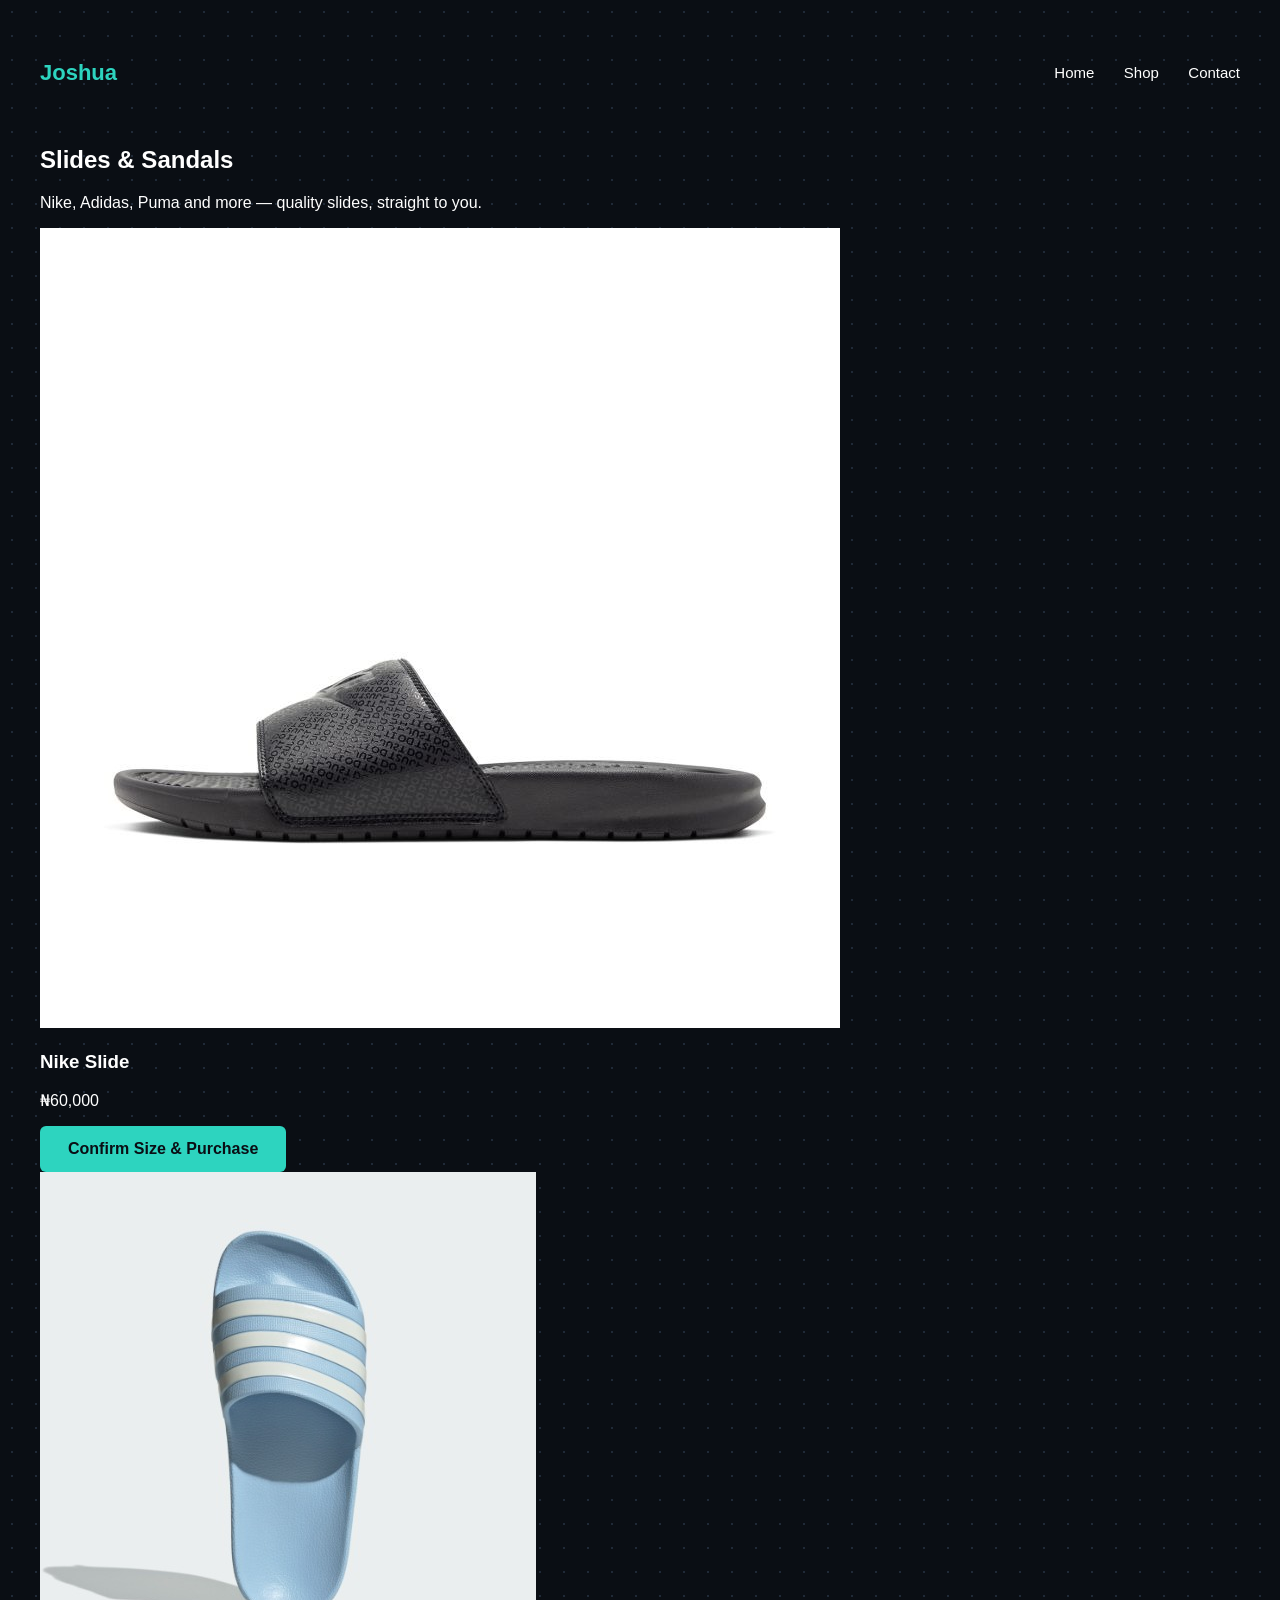
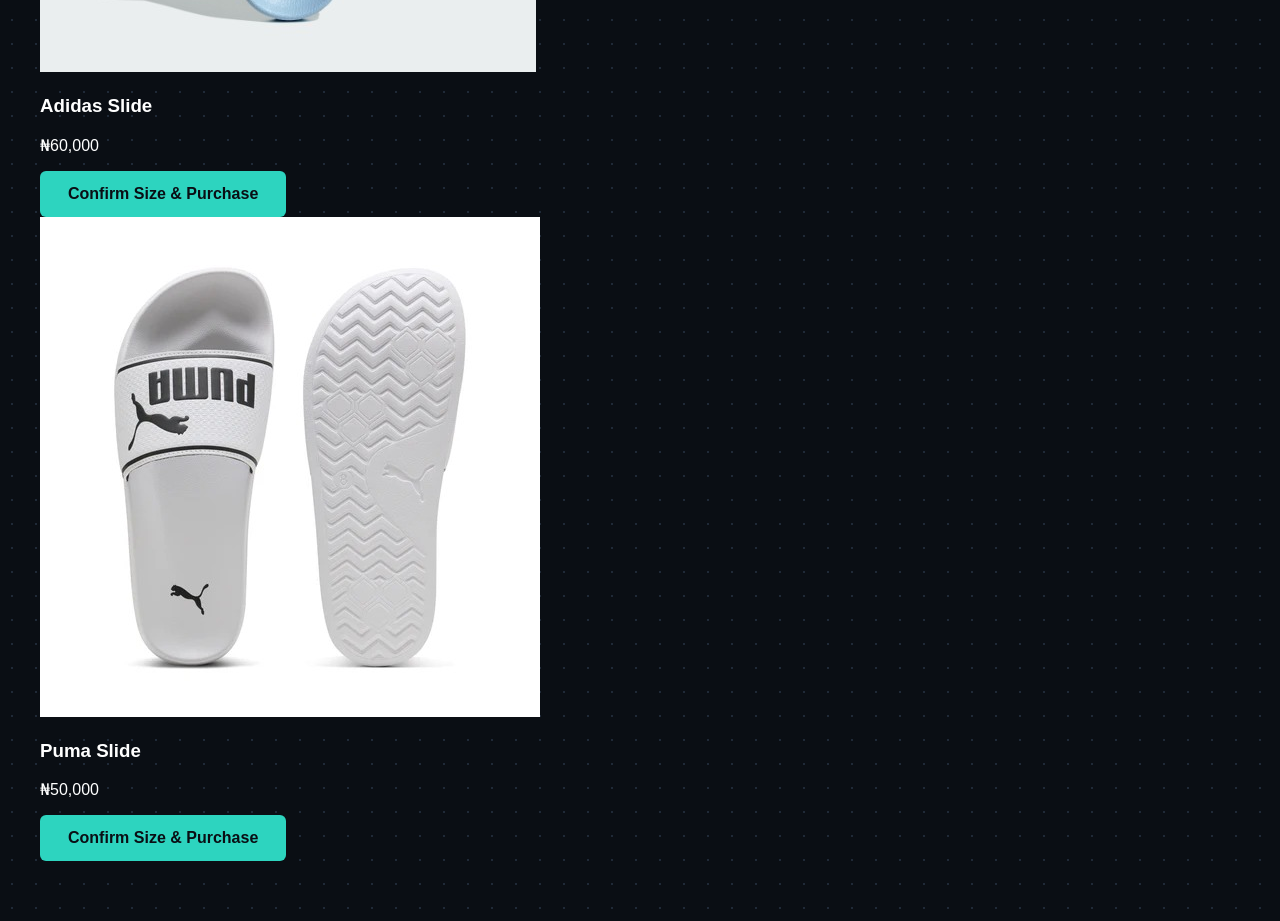
==== shop.html @ 15ae54b0 "Add files via upload" ====
<!DOCTYPE html>
<html>
<head>
    <title>Shop - Joshua</title>
    <link rel="stylesheet" href="style.css">
</head>
<body class="light-theme">
    <nav>
        <div class="logo">Joshua</div>
        <div class="nav-links">
            <a href="index.html">Home</a>
            <a href="shop.html">Shop</a>
            <a href="index.html#contact">Contact</a>
        </div>
    </nav>

    <section id="shop-hero">
        <h1>Slides & Sandals</h1>
        <p>Nike, Adidas, Puma and more — quality slides, straight to you.</p>
    </section>

    <section id="products">
        <div class="product-cards">

<div class="product-card">
    <img src="nike-slide.jpeg" alt="Nike Slide">
    <h3>Nike Slide</h3>
    <p class="price">₦60,000</p>
    <a href="https://wa.me/2348127814033?text=Hi%2C%20I%27m%20interested%20in%20the%20Nike%20Slide" class="btn btn-primary">Confirm Size & Purchase</a>
</div>

<div class="product-card">
    <img src="adidas-slide.jpeg" alt="Adidas Slide">
    <h3>Adidas Slide</h3>
    <p class="price">₦60,000</p>
    <a href="https://wa.me/2348127814033?text=Hi%2C%20I%27m%20interested%20in%20the%20Adidas%20Slide" class="btn btn-primary">Confirm Size & Purchase</a>
</div>

<div class="product-card">
    <img src="puma-slide.jpeg" alt="Puma Slide">
    <h3>Puma Slide</h3>
    <p class="price">₦50,000</p>
    <a href="https://wa.me/2348127814033?text=Hi%2C%20I%27m%20interested%20in%20the%20Puma%20Slide" class="btn btn-primary">Confirm Size & Purchase</a>
</div>
        </div>
    </section>
</body>
</html>
---- style.css ----
body {
    margin: 0;
    font-family: 'Segoe UI', Arial, sans-serif;
    background-color: #0a0e14;
    color: #ffffff;
    padding: 60px 40px;
}

#hero h1 {
    font-size: 48px;
    color: #ffffff;
}

#hero p {
    font-size: 18px;
    color: #9ca3af;
}

#hero .tag {
    color: #2dd4bf;
    font-size: 14px;
    letter-spacing: 1px;
}

#hero h1 {
    font-size: 48px;
    line-height: 1.3;
}

#hero .highlight {
    color: #2dd4bf;
}

#hero .subtitle {
    font-size: 18px;
    color: #9ca3af;
    max-width: 600px;
}

.buttons {
    margin-top: 30px;
}

.btn {
    display: inline-block;
    padding: 14px 28px;
    margin-right: 15px;
    border-radius: 6px;
    text-decoration: none;
    font-weight: bold;
}

.btn-primary {
    background-color: #2dd4bf;
    color: #0a0e14;
}

.btn-secondary {
    background-color: transparent;
    color: #ffffff;
    border: 1px solid #2dd4bf;
}
#about {
    margin-top: 80px;
}

#about h2 {
    font-size: 32px;
    color: #ffffff;
}

#about p {
    font-size: 17px;
    color: #9ca3af;
    max-width: 650px;
    line-height: 1.6;
}
#services {
    margin-top: 80px;
}

#services h2 {
    font-size: 32px;
    color: #ffffff;
    margin-bottom: 30px;
}

.service-cards {
    display: flex;
    gap: 20px;
    flex-wrap: wrap;
}

.card {
    background-color: #131824;
    border: 1px solid #1f2937;
    border-radius: 8px;
    padding: 25px;
    flex: 1;
    min-width: 220px;
}

.card h3 {
    color: #ffffff;
    font-size: 20px;
    margin-bottom: 10px;
}

.card p {
    color: #9ca3af;
    font-size: 15px;
    line-height: 1.5;
}
#portfolio {
    margin-top: 80px;
}

#portfolio h2 {
    font-size: 32px;
    color: #ffffff;
    margin-bottom: 30px;
}

.portfolio-cards {
    display: flex;
    gap: 20px;
    flex-wrap: wrap;
}
#contact {
    margin-top: 80px;
    margin-bottom: 80px;
}

#contact h2 {
    font-size: 32px;
    color: #ffffff;
    margin-bottom: 10px;
}

#contact p {
    color: #9ca3af;
    font-size: 17px;
    margin-bottom: 25px;
}

.contact-links .btn {
    margin-right: 15px;
}
nav {
    display: flex;
    justify-content: space-between;
    align-items: center;
    margin-bottom: 60px;
}

.logo {
    font-size: 22px;
    font-weight: bold;
    color: #2dd4bf;
}

.nav-links a {
    color: #ffffff;
    text-decoration: none;
    margin-left: 25px;
    font-size: 15px;
}

.nav-links a:hover {
    color: #2dd4bf;
}
body {
    margin: 0;
    font-family: 'Segoe UI', Arial, sans-serif;
    background-color: #0a0e14;
    color: #ffffff;
    padding: 60px 40px;
    background-image: radial-gradient(#1f2937 1px, transparent 1px);
    background-size: 24px 24px;
}
.bg-swirl {
    position: fixed;
    top: 0;
    right: 0;
    width: 600px;
    height: 600px;
    z-index: -1;
    opacity: 0.6;
    animation: drift 15s ease-in-out infinite;
}

@keyframes drift {
    0%   { transform: translate(0, 0) rotate(0deg); }
    50%  { transform: translate(-20px, 20px) rotate(5deg); }
    100% { transform: translate(0, 0) rotate(0deg); }
}
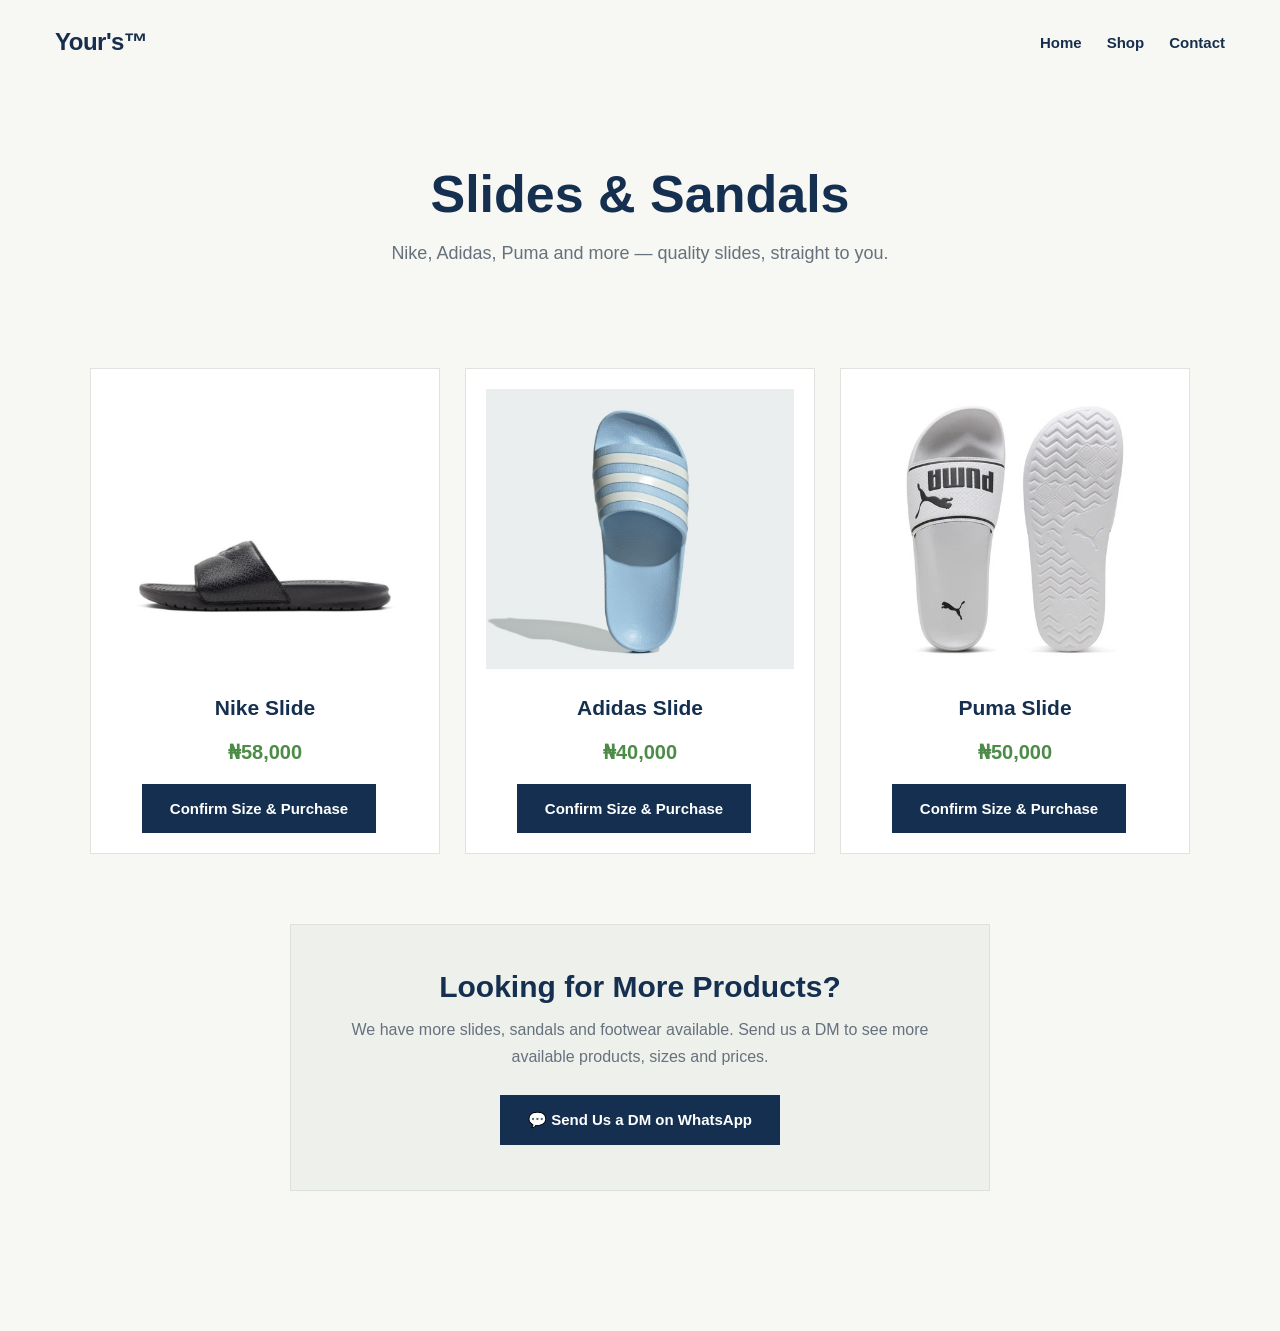
==== commit 2a872754: "Revise product prices and add more products section Updated product prices and added a section for m" ====
--- a/shop.html
+++ b/shop.html
@@ -6,7 +6,7 @@
 </head>
 <body class="light-theme">
     <nav>
-        <div class="logo">Joshua</div>
+        <div class="logo">Your's™</div>
         <div class="nav-links">
             <a href="index.html">Home</a>
             <a href="shop.html">Shop</a>
@@ -22,27 +22,45 @@
     <section id="products">
         <div class="product-cards">
 
-<div class="product-card">
-    <img src="nike-slide.jpeg" alt="Nike Slide">
-    <h3>Nike Slide</h3>
-    <p class="price">₦60,000</p>
-    <a href="https://wa.me/2348127814033?text=Hi%2C%20I%27m%20interested%20in%20the%20Nike%20Slide" class="btn btn-primary">Confirm Size & Purchase</a>
-</div>
+            <div class="product-card">
+                <img src="nike-slide.jpeg" alt="Nike Slide">
+                <h3>Nike Slide</h3>
+                <p class="price">₦58,000</p>
+                <a href="https://wa.me/2348127814033?text=Hi%2C%20I%27m%20interested%20in%20the%20Nike%20Slide" class="btn btn-primary">Confirm Size & Purchase</a>
+            </div>
 
-<div class="product-card">
-    <img src="adidas-slide.jpeg" alt="Adidas Slide">
-    <h3>Adidas Slide</h3>
-    <p class="price">₦60,000</p>
-    <a href="https://wa.me/2348127814033?text=Hi%2C%20I%27m%20interested%20in%20the%20Adidas%20Slide" class="btn btn-primary">Confirm Size & Purchase</a>
-</div>
+            <div class="product-card">
+                <img src="adidas-slide.jpeg" alt="Adidas Slide">
+                <h3>Adidas Slide</h3>
+                <p class="price">₦40,000</p>
+                <a href="https://wa.me/2348127814033?text=Hi%2C%20I%27m%20interested%20in%20the%20Adidas%20Slide" class="btn btn-primary">Confirm Size & Purchase</a>
+            </div>
 
-<div class="product-card">
-    <img src="puma-slide.jpeg" alt="Puma Slide">
-    <h3>Puma Slide</h3>
-    <p class="price">₦50,000</p>
-    <a href="https://wa.me/2348127814033?text=Hi%2C%20I%27m%20interested%20in%20the%20Puma%20Slide" class="btn btn-primary">Confirm Size & Purchase</a>
-</div>
+            <div class="product-card">
+                <img src="puma-slide.jpeg" alt="Puma Slide">
+                <h3>Puma Slide</h3>
+                <p class="price">₦50,000</p>
+                <a href="https://wa.me/2348127814033?text=Hi%2C%20I%27m%20interested%20in%20the%20Puma%20Slide" class="btn btn-primary">Confirm Size & Purchase</a>
+            </div>
+
         </div>
+
+        <!-- More Products / WhatsApp CTA -->
+        <div class="more-products">
+            <h2>Looking for More Products?</h2>
+            <p>
+                We have more slides, sandals and footwear available.
+                Send us a DM to see more available products, sizes and prices.
+            </p>
+
+            <a href="https://wa.me/2348127814033?text=Hi%2C%20I%27d%20like%20to%20see%20more%20available%20products"
+               class="btn btn-primary"
+               target="_blank"
+               rel="noopener noreferrer">
+                💬 Send Us a DM on WhatsApp
+            </a>
+        </div>
+
     </section>
 </body>
-</html>+</html>
--- a/style.css
+++ b/style.css
@@ -1,196 +1,995 @@
+/* =========================================
+   GLOBAL STYLES
+========================================= */
+
+* {
+    box-sizing: border-box;
+}
+
+html {
+    scroll-behavior: smooth;
+}
+
 body {
     margin: 0;
-    font-family: 'Segoe UI', Arial, sans-serif;
-    background-color: #0a0e14;
-    color: #ffffff;
-    padding: 60px 40px;
-}
-
-#hero h1 {
-    font-size: 48px;
-    color: #ffffff;
-}
-
-#hero p {
-    font-size: 18px;
-    color: #9ca3af;
-}
-
-#hero .tag {
-    color: #2dd4bf;
-    font-size: 14px;
-    letter-spacing: 1px;
-}
-
-#hero h1 {
-    font-size: 48px;
-    line-height: 1.3;
-}
-
-#hero .highlight {
-    color: #2dd4bf;
-}
-
-#hero .subtitle {
-    font-size: 18px;
-    color: #9ca3af;
-    max-width: 600px;
-}
-
-.buttons {
-    margin-top: 30px;
-}
-
-.btn {
-    display: inline-block;
-    padding: 14px 28px;
-    margin-right: 15px;
-    border-radius: 6px;
-    text-decoration: none;
-    font-weight: bold;
-}
-
-.btn-primary {
-    background-color: #2dd4bf;
-    color: #0a0e14;
-}
-
-.btn-secondary {
-    background-color: transparent;
-    color: #ffffff;
-    border: 1px solid #2dd4bf;
-}
-#about {
-    margin-top: 80px;
-}
-
-#about h2 {
-    font-size: 32px;
-    color: #ffffff;
-}
-
-#about p {
-    font-size: 17px;
-    color: #9ca3af;
-    max-width: 650px;
-    line-height: 1.6;
-}
-#services {
-    margin-top: 80px;
-}
-
-#services h2 {
-    font-size: 32px;
-    color: #ffffff;
-    margin-bottom: 30px;
-}
-
-.service-cards {
-    display: flex;
-    gap: 20px;
-    flex-wrap: wrap;
-}
-
-.card {
-    background-color: #131824;
-    border: 1px solid #1f2937;
-    border-radius: 8px;
-    padding: 25px;
-    flex: 1;
-    min-width: 220px;
-}
-
-.card h3 {
-    color: #ffffff;
-    font-size: 20px;
-    margin-bottom: 10px;
-}
-
-.card p {
-    color: #9ca3af;
-    font-size: 15px;
-    line-height: 1.5;
-}
-#portfolio {
-    margin-top: 80px;
-}
-
-#portfolio h2 {
-    font-size: 32px;
-    color: #ffffff;
-    margin-bottom: 30px;
-}
-
-.portfolio-cards {
-    display: flex;
-    gap: 20px;
-    flex-wrap: wrap;
-}
-#contact {
-    margin-top: 80px;
-    margin-bottom: 80px;
-}
-
-#contact h2 {
-    font-size: 32px;
-    color: #ffffff;
-    margin-bottom: 10px;
-}
-
-#contact p {
-    color: #9ca3af;
-    font-size: 17px;
-    margin-bottom: 25px;
-}
-
-.contact-links .btn {
-    margin-right: 15px;
-}
+    font-family: Arial, Helvetica, sans-serif;
+    background-color: #f7f7f3;
+    color: #172f4d;
+    padding: 0;
+}
+
+
+/* =========================================
+   NAVIGATION
+========================================= */
+
 nav {
+    width: 100%;
+    max-width: 1250px;
+    margin: 0 auto;
+    padding: 28px 40px;
+
     display: flex;
     justify-content: space-between;
     align-items: center;
-    margin-bottom: 60px;
 }
 
 .logo {
-    font-size: 22px;
-    font-weight: bold;
-    color: #2dd4bf;
+    font-size: 24px;
+    font-weight: 700;
+    color: #172f4d;
+    letter-spacing: -0.5px;
+}
+
+.nav-links {
+    display: flex;
+    align-items: center;
+    gap: 25px;
 }
 
 .nav-links a {
+    color: #172f4d;
+    text-decoration: none;
+    font-size: 15px;
+    font-weight: 600;
+    transition: color 0.2s ease;
+}
+
+.nav-links a:hover {
+    color: #4d8c48;
+}
+
+
+/* =========================================
+   HERO
+========================================= */
+
+#hero {
+    min-height: calc(100vh - 90px);
+
+    display: flex;
+    align-items: center;
+
+    padding: 60px 40px 90px;
+
+    background-color: #f7f7f3;
+}
+
+.hero-content {
+    width: 100%;
+    max-width: 1250px;
+
+    margin: 0 auto;
+
+    display: grid;
+    grid-template-columns: 1fr 0.85fr;
+    align-items: center;
+
+    gap: 80px;
+}
+
+
+/* Hero text */
+
+.hero-text {
+    max-width: 650px;
+}
+
+.hero-label {
+    display: inline-flex;
+    align-items: center;
+    gap: 10px;
+
+    border: 1px solid #173b63;
+
+    padding: 9px 14px;
+
+    margin-bottom: 25px;
+
+    color: #173b63;
+
+    font-size: 12px;
+    font-weight: 600;
+
+    letter-spacing: 2px;
+}
+
+.hero-label span {
+    width: 7px;
+    height: 7px;
+
+    display: inline-block;
+
+    background-color: #4d8c48;
+
+    border-radius: 50%;
+}
+
+
+/* Main heading */
+
+#hero h1 {
+    margin: 0 0 30px;
+
+    font-size: clamp(48px, 5vw, 76px);
+    line-height: 1.02;
+
+    font-weight: 700;
+
+    letter-spacing: -2.5px;
+
+    color: #142f4f;
+}
+
+#hero .highlight {
+    color: #4d8c48;
+}
+
+
+/* Hero paragraph */
+
+#hero .subtitle {
+    max-width: 590px;
+
+    margin: 0 0 35px;
+
+    font-size: 18px;
+    line-height: 1.7;
+
+    color: #5d6875;
+}
+
+
+/* =========================================
+   BUTTONS
+========================================= */
+
+.buttons {
+    margin-top: 25px;
+}
+
+.btn {
+    display: inline-flex;
+
+    align-items: center;
+    justify-content: center;
+
+    padding: 15px 27px;
+
+    margin-right: 12px;
+
+    border-radius: 0;
+
+    text-decoration: none;
+
+    font-size: 15px;
+    font-weight: 600;
+
+    transition: all 0.25s ease;
+}
+
+.btn-primary {
+    background-color: #142f4f;
+
     color: #ffffff;
-    text-decoration: none;
-    margin-left: 25px;
+
+    border: 1px solid #142f4f;
+}
+
+.btn-primary:hover {
+    background-color: #4d8c48;
+
+    border-color: #4d8c48;
+}
+
+.btn-secondary {
+    background-color: transparent;
+
+    color: #142f4f;
+
+    border: 1px solid #142f4f;
+}
+
+.btn-secondary:hover {
+    background-color: #142f4f;
+
+    color: #ffffff;
+}
+
+
+/* =========================================
+   HERO IMAGE
+========================================= */
+
+.hero-image {
+    width: 100%;
+}
+
+.hero-image img {
+    display: block;
+
+    width: 100%;
+    height: 560px;
+
+    object-fit: cover;
+
+    border-radius: 2px;
+
+    box-shadow:
+        0 25px 60px rgba(20, 47, 79, 0.12);
+}
+
+
+/* =========================================
+   ABOUT
+========================================= */
+
+#about {
+    max-width: 1100px;
+
+    margin: 0 auto;
+
+    padding: 100px 40px;
+}
+
+#about h2 {
+    margin-bottom: 25px;
+
+    font-size: 42px;
+
+    color: #142f4f;
+}
+
+#about p {
+    max-width: 750px;
+
+    font-size: 18px;
+
+    color: #5d6875;
+
+    line-height: 1.8;
+}
+
+
+/* =========================================
+   SERVICES
+========================================= */
+
+#services {
+    padding: 100px 40px;
+
+    background-color: #eef0eb;
+}
+
+#services h2 {
+    max-width: 1100px;
+
+    margin: 0 auto 40px;
+
+    font-size: 42px;
+
+    color: #142f4f;
+}
+
+.service-cards {
+    max-width: 1100px;
+
+    margin: 0 auto;
+
+    display: grid;
+
+    grid-template-columns: repeat(3, 1fr);
+
+    gap: 25px;
+}
+
+
+/* =========================================
+   CARDS
+========================================= */
+
+.card {
+    background-color: #ffffff;
+
+    border: 1px solid #e1e3df;
+
+    border-radius: 2px;
+
+    padding: 25px;
+
+    transition:
+        transform 0.25s ease,
+        box-shadow 0.25s ease;
+}
+
+.card:hover {
+    transform: translateY(-5px);
+
+    box-shadow:
+        0 15px 35px rgba(20, 47, 79, 0.10);
+}
+
+.card img {
+    width: 100%;
+
+    height: 190px;
+
+    object-fit: cover;
+
+    border-radius: 2px;
+
+    margin-bottom: 18px;
+}
+
+.card h3 {
+    margin: 0 0 12px;
+
+    color: #142f4f;
+
+    font-size: 20px;
+}
+
+.card p {
+    margin: 0;
+
+    color: #66717d;
+
     font-size: 15px;
-}
-
-.nav-links a:hover {
-    color: #2dd4bf;
-}
-body {
+
+    line-height: 1.6;
+}
+
+
+/* =========================================
+   PORTFOLIO
+========================================= */
+
+#portfolio {
+    padding: 100px 40px;
+
+    background-color: #f7f7f3;
+}
+
+#portfolio h2 {
+    max-width: 1100px;
+
+    margin: 0 auto 40px;
+
+    font-size: 42px;
+
+    color: #142f4f;
+}
+
+.portfolio-cards {
+    max-width: 1100px;
+
+    margin: 0 auto;
+
+    display: grid;
+
+    grid-template-columns: repeat(3, 1fr);
+
+    gap: 25px;
+}
+
+
+/* =========================================
+   CONTACT
+========================================= */
+
+#contact {
+    padding: 100px 40px;
+
+    text-align: center;
+
+    background-color: #eef0eb;
+}
+
+#contact h2 {
+    margin: 0 0 15px;
+
+    font-size: 42px;
+
+    color: #142f4f;
+}
+
+#contact p {
+    margin-bottom: 30px;
+
+    color: #66717d;
+
+    font-size: 18px;
+}
+
+.contact-links .btn {
+    margin: 5px;
+}
+
+
+/* =========================================
+   MORE PRODUCTS / WHATSAPP CTA
+========================================= */
+
+.more-products {
+    max-width: 700px;
+
+    margin: 70px auto 40px;
+
+    padding: 45px 30px;
+
+    text-align: center;
+
+    background-color: #eef0eb;
+
+    border: 1px solid #dde1da;
+}
+
+.more-products h2 {
+    margin: 0 0 12px;
+
+    font-size: 30px;
+
+    color: #142f4f;
+}
+
+.more-products p {
+    margin: 0 0 25px;
+
+    color: #66717d;
+
+    line-height: 1.7;
+}
+
+.more-products .btn {
+    display: inline-flex;
+
     margin: 0;
-    font-family: 'Segoe UI', Arial, sans-serif;
-    background-color: #0a0e14;
-    color: #ffffff;
-    padding: 60px 40px;
-    background-image: radial-gradient(#1f2937 1px, transparent 1px);
-    background-size: 24px 24px;
-}
-.bg-swirl {
-    position: fixed;
-    top: 0;
-    right: 0;
-    width: 600px;
-    height: 600px;
-    z-index: -1;
-    opacity: 0.6;
-    animation: drift 15s ease-in-out infinite;
-}
-
-@keyframes drift {
-    0%   { transform: translate(0, 0) rotate(0deg); }
-    50%  { transform: translate(-20px, 20px) rotate(5deg); }
-    100% { transform: translate(0, 0) rotate(0deg); }
-}+}
+
+
+/* =========================================
+   SHOP PAGE
+========================================= */
+
+#shop-hero {
+    padding: 80px 40px 50px;
+
+    text-align: center;
+
+    background-color: #f7f7f3;
+}
+
+#shop-hero h1 {
+    margin: 0 0 15px;
+
+    font-size: 52px;
+
+    color: #142f4f;
+}
+
+#shop-hero p {
+    margin: 0 auto;
+
+    max-width: 650px;
+
+    color: #66717d;
+
+    font-size: 18px;
+
+    line-height: 1.6;
+}
+
+#products {
+    padding: 50px 40px 100px;
+
+    background-color: #f7f7f3;
+}
+
+.product-cards {
+    max-width: 1100px;
+
+    margin: 0 auto;
+
+    display: grid;
+
+    grid-template-columns: repeat(3, 1fr);
+
+    gap: 25px;
+}
+
+.product-card {
+    background-color: #ffffff;
+
+    border: 1px solid #e1e3df;
+
+    padding: 20px;
+
+    text-align: center;
+
+    transition:
+        transform 0.25s ease,
+        box-shadow 0.25s ease;
+}
+
+.product-card:hover {
+    transform: translateY(-5px);
+
+    box-shadow:
+        0 15px 35px rgba(20, 47, 79, 0.10);
+}
+
+.product-card img {
+    width: 100%;
+
+    height: 280px;
+
+    object-fit: cover;
+
+    margin-bottom: 18px;
+}
+
+.product-card h3 {
+    margin: 5px 0 10px;
+
+    color: #142f4f;
+
+    font-size: 21px;
+}
+
+.product-card .price {
+    margin-bottom: 20px;
+
+    color: #4d8c48;
+
+    font-size: 20px;
+
+    font-weight: 700;
+}
+
+
+/* =========================================
+   RESPONSIVE DESIGN
+========================================= */
+
+@media (max-width: 900px) {
+
+    nav {
+        padding: 25px 30px;
+    }
+
+    .nav-links {
+        gap: 15px;
+    }
+
+    #hero {
+        padding: 60px 30px 80px;
+    }
+
+    .hero-content {
+        grid-template-columns: 1fr;
+
+        gap: 50px;
+    }
+
+    .hero-text {
+        max-width: 100%;
+    }
+
+    #hero h1 {
+        font-size: 55px;
+    }
+
+    .hero-image img {
+        height: 450px;
+    }
+
+    .service-cards,
+    .portfolio-cards,
+    .product-cards {
+        grid-template-columns: 1fr 1fr;
+    }
+
+    #about,
+    #services,
+    #portfolio,
+    #contact,
+    #products {
+        padding-left: 30px;
+        padding-right: 30px;
+    }
+}
+
+
+/* =========================================
+   MOBILE
+========================================= */
+
+@media (max-width: 650px) {
+
+    nav {
+        flex-direction: column;
+
+        gap: 20px;
+
+        padding: 25px 20px;
+    }
+
+    .nav-links {
+        flex-wrap: wrap;
+
+        justify-content: center;
+
+        gap: 12px 16px;
+    }
+
+    .nav-links a {
+        font-size: 14px;
+    }
+
+    #hero {
+        padding: 50px 20px 70px;
+    }
+
+    #hero h1 {
+        font-size: 43px;
+
+        letter-spacing: -1.5px;
+    }
+
+    #hero .subtitle {
+        font-size: 17px;
+    }
+
+    .hero-label {
+        font-size: 10px;
+
+        letter-spacing: 1.3px;
+    }
+
+    .buttons {
+        display: flex;
+
+        flex-direction: column;
+
+        gap: 12px;
+    }
+
+    .btn {
+        width: 100%;
+
+        margin: 0;
+    }
+
+    .hero-image img {
+        height: 350px;
+    }
+
+    #about,
+    #services,
+    #portfolio,
+    #contact,
+    #products {
+        padding: 70px 20px;
+    }
+
+    #about h2,
+    #services h2,
+    #portfolio h2,
+    #contact h2 {
+        font-size: 34px;
+    }
+
+    .service-cards,
+    .portfolio-cards,
+    .product-cards {
+        grid-template-columns: 1fr;
+    }
+
+    #shop-hero {
+        padding: 60px 20px 40px;
+    }
+
+    #shop-hero h1 {
+        font-size: 42px;
+    }
+
+    .product-card img {
+        height: 300px;
+    }
+
+    .more-products {
+        margin-top: 50px;
+
+        padding: 35px 20px;
+    }
+}
+/* =========================================
+   VISION PAGE
+========================================= */
+
+.vision-hero {
+    max-width: 1100px;
+
+    margin: 0 auto;
+
+    padding: 90px 40px 70px;
+}
+
+.vision-label {
+    display: inline-flex;
+
+    align-items: center;
+
+    gap: 10px;
+
+    margin-bottom: 25px;
+
+    padding: 9px 14px;
+
+    border: 1px solid #173b63;
+
+    color: #173b63;
+
+    font-size: 12px;
+
+    font-weight: 600;
+
+    letter-spacing: 2px;
+}
+
+.vision-label span {
+    width: 7px;
+
+    height: 7px;
+
+    display: inline-block;
+
+    border-radius: 50%;
+
+    background-color: #4d8c48;
+}
+
+.vision-hero h1 {
+    max-width: 900px;
+
+    margin: 0 0 30px;
+
+    color: #142f4f;
+
+    font-size: clamp(48px, 6vw, 72px);
+
+    line-height: 1.02;
+
+    letter-spacing: -2.5px;
+}
+
+.vision-hero h1 span {
+    color: #4d8c48;
+
+    display: block;
+}
+
+.vision-hero > p {
+    max-width: 780px;
+
+    margin: 0;
+
+    color: #5d6875;
+
+    font-size: 18px;
+
+    line-height: 1.8;
+}
+
+
+/* =========================================
+   VISION PRINCIPLES
+========================================= */
+
+.vision-principles {
+    max-width: 1100px;
+
+    margin: 0 auto;
+
+    padding: 20px 40px 100px;
+
+    display: grid;
+
+    grid-template-columns: repeat(3, 1fr);
+
+    gap: 20px;
+}
+
+.vision-card {
+    min-height: 310px;
+
+    padding: 30px;
+
+    background-color: #ffffff;
+
+    border: 1px solid #dfe3dd;
+
+    display: flex;
+
+    flex-direction: column;
+
+    justify-content: space-between;
+
+    transition:
+        transform 0.25s ease,
+        box-shadow 0.25s ease;
+}
+
+.vision-card:hover {
+    transform: translateY(-6px);
+
+    box-shadow:
+        0 18px 40px rgba(20, 47, 79, 0.10);
+}
+
+.vision-number {
+    color: #4d8c48;
+
+    font-size: 14px;
+
+    font-weight: 700;
+
+    letter-spacing: 2px;
+}
+
+.vision-card-content h2 {
+    margin: 0 0 18px;
+
+    color: #142f4f;
+
+    font-size: 25px;
+
+    line-height: 1.2;
+}
+
+.vision-card-content p {
+    margin: 0;
+
+    color: #66717d;
+
+    font-size: 16px;
+
+    line-height: 1.7;
+}
+
+
+/* =========================================
+   VISION CTA
+========================================= */
+
+.vision-cta {
+    padding: 100px 40px;
+
+    text-align: center;
+
+    background-color: #eef0eb;
+}
+
+.vision-cta-label {
+    margin: 0 0 15px;
+
+    color: #4d8c48;
+
+    font-size: 12px;
+
+    font-weight: 700;
+
+    letter-spacing: 2px;
+}
+
+.vision-cta h2 {
+    max-width: 750px;
+
+    margin: 0 auto 20px;
+
+    color: #142f4f;
+
+    font-size: clamp(40px, 5vw, 60px);
+
+    line-height: 1.05;
+
+    letter-spacing: -2px;
+}
+
+.vision-cta h2 span {
+    color: #4d8c48;
+}
+
+.vision-cta > p:not(.vision-cta-label) {
+    max-width: 650px;
+
+    margin: 0 auto 30px;
+
+    color: #66717d;
+
+    font-size: 17px;
+
+    line-height: 1.7;
+}
+
+
+/* =========================================
+   VISION MOBILE
+========================================= */
+
+@media (max-width: 850px) {
+
+    .vision-hero {
+        padding: 70px 30px 50px;
+    }
+
+    .vision-principles {
+        grid-template-columns: 1fr;
+
+        padding: 20px 30px 70px;
+    }
+
+    .vision-card {
+        min-height: auto;
+
+        gap: 50px;
+    }
+
+}
+
+
+@media (max-width: 600px) {
+
+    .vision-hero {
+        padding: 55px 20px 45px;
+    }
+
+    .vision-hero h1 {
+        font-size: 43px;
+
+        letter-spacing: -1.5px;
+    }
+
+    .vision-hero > p {
+        font-size: 17px;
+    }
+
+    .vision-principles {
+        padding: 20px 20px 60px;
+    }
+
+    .vision-card {
+        padding: 25px;
+
+        gap: 45px;
+    }
+
+    .vision-card-content h2 {
+        font-size: 23px;
+    }
+
+    .vision-cta {
+        padding: 75px 20px;
+    }
+
+}
